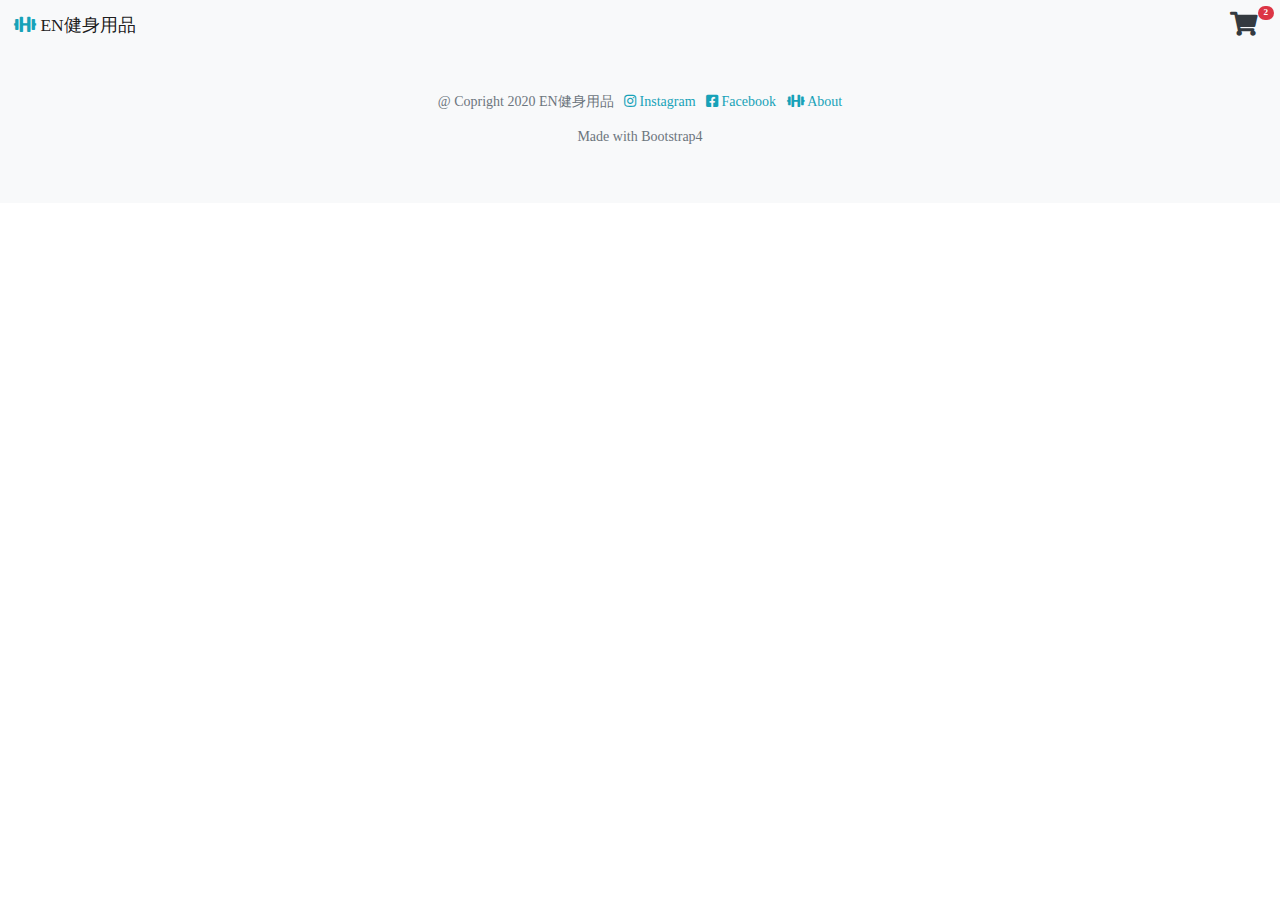
==== index.html @ 3cfc1a20 "0213更新" ====
<!DOCTYPE html>
<html lang="en">

<head>
    <meta charset="UTF-8">
    <meta name="viewport" content="width=device-width, initial-scale=1.0">
    <meta http-equiv="X-UA-Compatible" content="ie=edge">

    <!-- Bootstrap CSS -->
    <link rel="stylesheet" href="https://stackpath.bootstrapcdn.com/bootstrap/4.4.1/css/bootstrap.min.css"
        integrity="sha384-Vkoo8x4CGsO3+Hhxv8T/Q5PaXtkKtu6ug5TOeNV6gBiFeWPGFN9MuhOf23Q9Ifjh" crossorigin="anonymous">
    <link rel="stylesheet" href="https://cdnjs.cloudflare.com/ajax/libs/font-awesome/5.11.2/css/all.css">
    </link>
    <link rel="stylesheet" href="css/index.css">

    <title>EN健身用品</title>
</head>

<body>
    <!-- headers -->
    <nav class="navbar navbar-light bg-light">
        <a class="navbar-brand" href="ShoppingCart.html">
            <i class="fas fa-dumbbell text-info" aria-hidden="true"></i>
            EN健身用品
        </a>

        <!-- 購物車內的數量(Button 內包含 icon, 數量 badge) -->
        <div class="dropdown ml-auto">
            <button class="btn btn-sm btn-cart" data-toggle="dropdown" data-flip="false">
                <i class="fa fa-shopping-cart text-dark fa-2x" aria-hidden="true"></i>
                <span class="badge badge-pill badge-danger">2</span>
                <!-- aria-hidden="true" 可以讓螢幕閱讀器讀不到 -->
            </button>
            <div class="dropdown-menu dropdown-menu-right" style="min-width: 300px;">
                <div class="px-4 py-3">
                    <h6>已選擇商品</h6>
                    <table class="table table-sm text-nowrap">
                        <tbody>
                            <tr>
                                <td class="align-middle text-center">
                                    <a href="#removeModal" class="text-muted" data-toggle="modal"
                                        data-title="刪除 SHADOW T-SHIRT 1 件">
                                        <i class="far fa-trash-alt text-info" aria-hidden="true"></i>
                                    </a>
                                </td>
                                <td class="align-middle">SHADOW T-SHIRT</td>
                                <td class="align-middle">1 件</td>
                                <td class="align-middle text-right">NT$ 499</td>
                            </tr>
                            <tr>
                                <td class="align-middle text-center">
                                    <a href="#removeModal" class="text-muted" data-toggle="modal"
                                        data-title="刪除 Hoodie - Charcoal 1 件">
                                        <i class="far fa-trash-alt text-info" aria-hidden="true"></i>
                                    </a>
                                </td>
                                <td class="align-middle">Hoodie - Charcoal</td>
                                <td class="align-middle">1 件</td>
                                <td class="align-middle text-right">NT$ 450</td>
                            </tr>
                        </tbody>
                        <tfoot>
                            <tr>
                                <td scope="row" colspan="3" class="text-right">總金額</td>
                                <td scope="row" colspan="3" class="text-right">NT$ 949</tdscope="row">
                            </tr>
                        </tfoot>
                    </table>
                    <a href="#" class="btn btn-primary btn-block">結帳去</a>
                </div>
            </div>
        </div>
    </nav>



    
    <footer class="bg-light text-muted py-5">
        <div class="container">
            <ul class="list-inline text-center">
                <li class="list-inline-item">@ Copright 2020 EN健身用品</li>
                <li class="list-inline-item">
                    <a class="text-info" href="#">
                        <i class="fab fa-instagram" aria-hidden="true"></i>
                        Instagram
                    </a>
                </li>
                <li class="list-inline-item">
                    <a class="text-info" href="#">
                        <i class="fab fa-facebook-square" aria-hidden="true"></i>
                        Facebook
                    </a>
                </li>
                <li class="list-inline-item">
                    <a class="text-info" href="#">
                        <i class="fas fa-dumbbell text-info" aria-hidden="true"></i>
                        About
                    </a>
                </li>
            </ul>
            <p class="text-center">Made with Bootstrap4</p>
        </div>
    </footer>

    <!-- 刪除 Modal -->
    <div class="modal fade" id="removeModal" tabindex="-1" role="dialog" aria-labelledby="exampleModalLabel"
        aria-hidden="true">
        <div class="modal-dialog" role="document">
            <div class="modal-content">
                <div class="modal-header bg-danger text-white">
                    <h5 class="modal-title">刪除商品</h5>
                    <button type="button" class="close" data-dismiss="modal" aria-label="Close">
                        <span aria-hidden="true">&times;</span>
                    </button>
                </div>
                <div class="modal-body">
                    <p>是否確認刪除訂單?</p>
                </div>
                <div class="modal-footer">
                    <button type="button" class="btn btn-outline-secondary" data-dismiss="modal">否</button>
                    <button type="button" class="btn btn-outline-danger">是</button>
                </div>
            </div>
        </div>
    </div>

    <!-- JavaScript -->
    <!-- jQuery first, then Popper.js, then Bootstrap JS -->
    <script src="https://code.jquery.com/jquery-3.4.1.slim.min.js"
        integrity="sha384-J6qa4849blE2+poT4WnyKhv5vZF5SrPo0iEjwBvKU7imGFAV0wwj1yYfoRSJoZ+n"
        crossorigin="anonymous"></script>
    <script src="https://cdn.jsdelivr.net/npm/popper.js@1.16.0/dist/umd/popper.min.js"
        integrity="sha384-Q6E9RHvbIyZFJoft+2mJbHaEWldlvI9IOYy5n3zV9zzTtmI3UksdQRVvoxMfooAo"
        crossorigin="anonymous"></script>
    <script src="https://stackpath.bootstrapcdn.com/bootstrap/4.4.1/js/bootstrap.min.js"
        integrity="sha384-wfSDF2E50Y2D1uUdj0O3uMBJnjuUD4Ih7YwaYd1iqfktj0Uod8GCExl3Og8ifwB6"
        crossorigin="anonymous"></script>

    <script>
        $(document).ready(function () {
            // 刪除的 Modal 事件
            $('#removeModal').on('show.bs.modal', function (event) {
                var btn = $(event.relatedTarget);
                var title = btn.data('title')
                var modal = $(this);
                modal.find('.modal-title').text('確認' + title);
            })
        });
    </script>
</body>

</html>
---- css/index.css ----
html,body {
    font-size: 14px;
    font-family: Microsoft JhengHei;
}

/* .main{
    min-height: calc(100vh - (49px + 49px + 42px + 14px));
    //最小高度不會低於: 100vh的裝置高-(Navbar高+Footer高)
} */

.btn-cart {
    background-color: transparent;
}

.btn-cart .badge{
    position: absolute;
    /* 4.1.3版本後不需要另外加入 relative 定位 */
}

.jumbotron-bg{
    background-image: url('../images/banner.jpg');
    background-size: cover;
    background-position: center center;
    min-height: 400px;
}

.bg-lighter{
    background-color: rgba(255,255,255,.55);
}

.box-shadow{
    box-shadow: 0 3px 5px rgba(0,0,0,.16);
    transition: box-shadow .3s;
}

.box-shadow:hover{
    box-shadow: 0 4px 10px rgba(0,0,0,.24);
}

.card-badge .badge{
    position: absolute;
    font-size: 20px;
}

.btn .disabled{
    pointer-events: none;
}

.alert-rounded{
    border-radius: 50px;
}

.sidebar .active{
    background-color: #17a2b8;
    border-color: #17a2b8;
}

.card > table th:first-child {
  padding-left: 1.25rem;
}
.card > table td:last-child {
  padding-left: 1.25rem;
}


@import "compass/css3";

/****** Style Star Rating Widget *****/

.rating {
	background: #fff;
}

input[type="radio"] {
	position: fixed;
	top: 0;
	right: 100%;
}

label {
	font-size: 1.5em;
	padding: 0.5em;
	margin: 0;
	float: left;
	cursor: pointer;
     transition-duration: 0.2s;
}

input[type="radio"]:checked ~ input + label {
	background: none;
	color: rgb(197, 197, 197);
}

input + label {
	background: #fff;
	color: orange;
	margin: 0 0 1em 0;
}
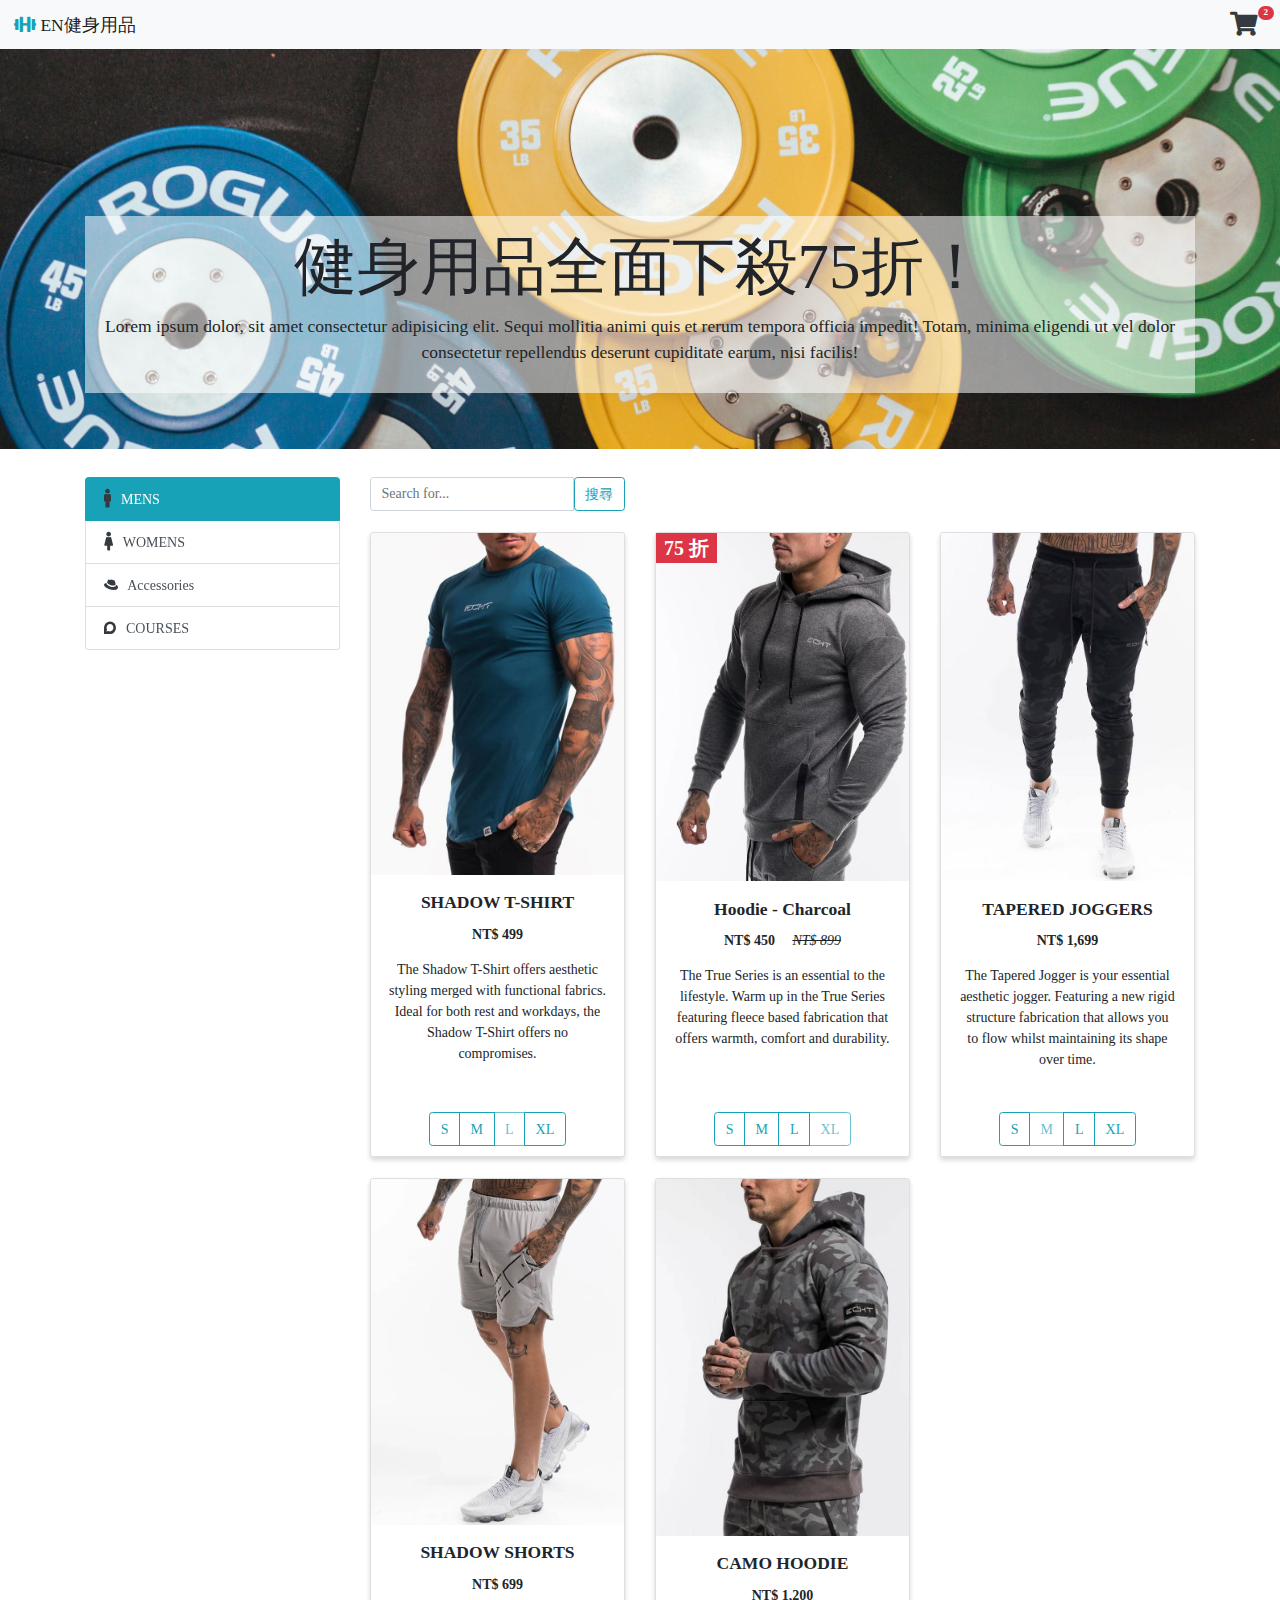
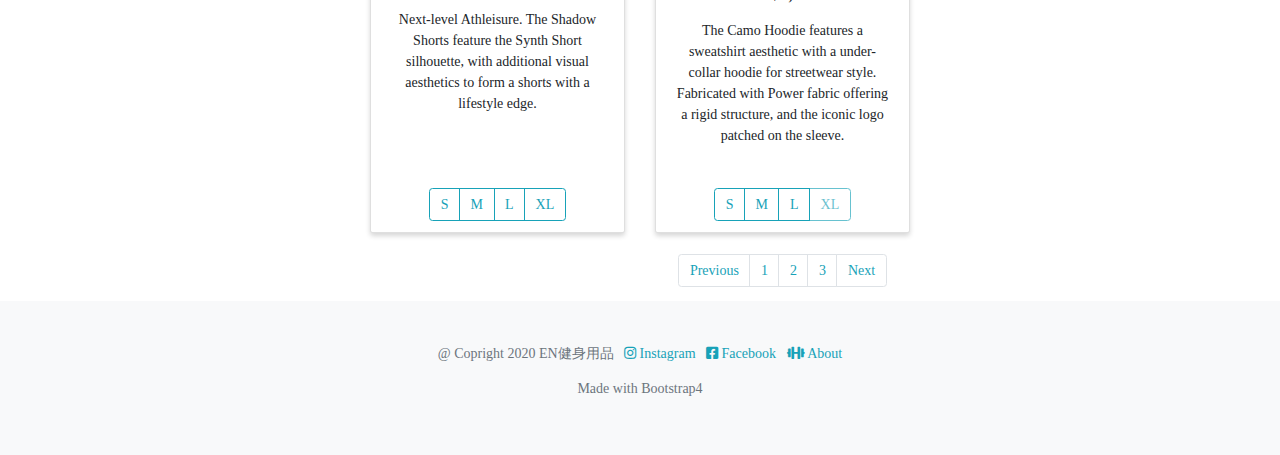
==== commit b6e4a3a3: "0214更新" ====
--- a/index.html
+++ b/index.html
@@ -62,7 +62,7 @@
                         <tfoot>
                             <tr>
                                 <td scope="row" colspan="3" class="text-right">總金額</td>
-                                <td scope="row" colspan="3" class="text-right">NT$ 949</tdscope="row">
+                                <td scope="row" colspan="3" class="text-right">NT$ 949</td>
                             </tr>
                         </tfoot>
                     </table>
@@ -72,9 +72,476 @@
         </div>
     </nav>
 
-
-
-    
+    <div class="jumbotron jumbotron-fluid jumbotron-bg d-flex align-items-end">
+        <div class="container">
+            <div class="bg-lighter p-3">
+                <h1 class="display-3 text-center">健身用品全面下殺75折！</h1>
+                <p class="lead text-center">Lorem ipsum dolor, sit amet consectetur adipisicing elit. Sequi mollitia
+                    animi quis et rerum tempora officia impedit! Totam, minima eligendi ut vel dolor consectetur
+                    repellendus deserunt cupiditate earum, nisi facilis!
+                </p>
+            </div>
+        </div>
+    </div>
+
+    <div class="container">
+        <div class="row">
+            <div class="col-md-3 mb-4">
+                <div class="list-group sticky-top sidebar">
+                    <a href="#pane-1" class="list-group-item list-group-item-action active" data-toggle="list">
+                        <i class="fas fa-male fa-lg text-dark mr-2" aria-hidden="true"></i>
+                        MENS
+                    </a>
+                    <a href="#pane-2" class="list-group-item list-group-item-action" data-toggle="list">
+                        <i class="fas fa-female fa-lg text-dark mr-2" aria-hidden="true"></i>
+                        WOMENS
+                    </a>
+                    <a href="#pane-3" class="list-group-item list-group-item-action" data-toggle="list">
+                        <i class="fab fa-redhat text-dark mr-2" aria-hidden="true"></i>
+                        Accessories
+                    </a>
+                    <a href="#pane-4" class="list-group-item list-group-item-action" data-toggle="list">
+                        <i class="fab fa-discourse text-dark mr-2" aria-hidden="true"></i>
+                        COURSES
+                    </a>
+                </div>
+            </div>
+            <div class="col-md-9">
+                <div class="row">
+                    <div class="col-lg-4">
+                        <div class="input-group mb-4">
+                            <input type="text" class="form-control" placeholder="Search for..." data-toggle="tooltip"
+                                data-placement="top" data-html="true">
+                            <div class="input-group-btn">
+                                <button class="btn btn-outline-info" type="button">搜尋</button>
+                            </div>
+                        </div>
+                    </div>
+                </div>
+
+                <div class="tab-content">
+                    <div class="tab-pane active" id="pane-1">
+                        <div class="row">
+                            <div class="col-md-4 mb-4">
+                                <div class="card box-shadow text-center h-100">
+                                    <img src="images/card01.jpg" class="card-img-top" alt="...">
+                                    <div class="card-body">
+                                        <h5 class="card-title font-weight-bold">SHADOW T-SHIRT</h5>
+                                        <p class="card-text font-weight-bold">NT$ 499</p>
+                                        <p>The Shadow T-Shirt offers aesthetic styling merged with functional fabrics.
+                                            Ideal for
+                                            both rest and workdays, the Shadow
+                                            T-Shirt offers no compromises.</p>
+                                    </div>
+                                    <div class="card-footer border-top-0 bg-white">
+                                        <div class="btn-group">
+                                            <a href="#" class="btn btn-outline-info">S</a>
+                                            <a href="#" class="btn btn-outline-info">M</a>
+                                            <a href="#" class="btn btn-outline-info disabled">L</a>
+                                            <a href="#" class="btn btn-outline-info">XL</a>
+                                        </div>
+                                    </div>
+                                </div>
+                            </div>
+                            <div class="col-md-4 mb-4">
+                                <div class="card box-shadow card-badge text-center h-100">
+                                    <span class="badge badge-danger rounded-0">75 折</span>
+                                    <img src="images/card02.jpg" class="card-img-top" alt="...">
+                                    <div class="card-body">
+                                        <h5 class="card-title font-weight-bold">Hoodie - Charcoal</h5>
+                                        <p class="card-text font-weight-bold">NT$ 450
+                                            <del class="font-weight-light font-italic ml-3">NT$ 899</del>
+                                        </p>
+                                        <p>The True Series is an essential to the lifestyle. Warm up in the True Series
+                                            featuring fleece based fabrication that
+                                            offers warmth, comfort and durability.</p>
+                                    </div>
+                                    <div class="card-footer border-top-0 bg-white">
+                                        <div class="btn-group">
+                                            <a href="#" class="btn btn-outline-info">S</a>
+                                            <a href="#" class="btn btn-outline-info">M</a>
+                                            <a href="#" class="btn btn-outline-info">L</a>
+                                            <a href="#" class="btn btn-outline-info disabled">XL</a>
+                                        </div>
+                                    </div>
+                                </div>
+                            </div>
+                            <div class="col-md-4 mb-4">
+                                <div class="card box-shadow text-center h-100">
+                                    <img src="images/card03.jpg" class="card-img-top" alt="...">
+                                    <div class="card-body">
+                                        <h5 class="card-title font-weight-bold">TAPERED JOGGERS</h5>
+                                        <p class="card-text font-weight-bold">NT$ 1,699</p>
+                                        <p>
+                                            The Tapered Jogger is your essential aesthetic jogger. Featuring a new rigid
+                                            structure fabrication that allows you
+                                            to flow whilst maintaining its shape over time.
+                                        </p>
+                                    </div>
+                                    <div class="card-footer border-top-0 bg-white">
+                                        <div class="btn-group">
+                                            <a href="#" class="btn btn-outline-info">S</a>
+                                            <a href="#" class="btn btn-outline-info disabled">M</a>
+                                            <a href="#" class="btn btn-outline-info">L</a>
+                                            <a href="#" class="btn btn-outline-info">XL</a>
+                                        </div>
+                                    </div>
+                                </div>
+                            </div>
+                            <div class="col-md-4 mb-4">
+                                <div class="card box-shadow text-center h-100">
+                                    <img src="images/card04.jpg" class="card-img-top" alt="...">
+                                    <div class="card-body">
+                                        <h5 class="card-title font-weight-bold">SHADOW SHORTS</h5>
+                                        <p class="card-text font-weight-bold">NT$ 699</p>
+                                        <p>
+                                            Next-level Athleisure. The Shadow Shorts feature the Synth Short silhouette,
+                                            with additional visual aesthetics to form a
+                                            shorts with a lifestyle edge.
+                                        </p>
+                                    </div>
+                                    <div class="card-footer border-top-0 bg-white">
+                                        <div class="btn-group">
+                                            <a href="#" class="btn btn-outline-info">S</a>
+                                            <a href="#" class="btn btn-outline-info">M</a>
+                                            <a href="#" class="btn btn-outline-info">L</a>
+                                            <a href="#" class="btn btn-outline-info">XL</a>
+                                        </div>
+                                    </div>
+                                </div>
+                            </div>
+                            <div class="col-md-4 mb-4">
+                                <div class="card box-shadow text-center h-100">
+                                    <img src="images/card05.jpg" class="card-img-top" alt="...">
+                                    <div class="card-body">
+                                        <h5 class="card-title font-weight-bold">CAMO HOODIE</h5>
+                                        <p class="card-text font-weight-bold">NT$ 1,200</p>
+                                        <p>
+                                            The Camo Hoodie features a sweatshirt aesthetic with a under-collar hoodie
+                                            for streetwear style. Fabricated with Power
+                                            fabric offering a rigid structure, and the iconic logo patched on the
+                                            sleeve.
+                                        </p>
+                                    </div>
+                                    <div class="card-footer border-top-0 bg-white">
+                                        <div class="btn-group">
+                                            <a href="#" class="btn btn-outline-info">S</a>
+                                            <a href="#" class="btn btn-outline-info">M</a>
+                                            <a href="#" class="btn btn-outline-info">L</a>
+                                            <a href="#" class="btn btn-outline-info disabled">XL</a>
+                                        </div>
+                                    </div>
+                                </div>
+                            </div>
+                        </div>
+                        <nav aria-label="Page navigation example">
+                            <ul class="pagination justify-content-center">
+                                <li class="page-item"><a class="page-link text-info" href="#">Previous</a></li>
+                                <li class="page-item"><a class="page-link text-info" href="#">1</a></li>
+                                <li class="page-item"><a class="page-link text-info" href="#">2</a></li>
+                                <li class="page-item"><a class="page-link text-info" href="#">3</a></li>
+                                <li class="page-item"><a class="page-link text-info" href="#">Next</a></li>
+                            </ul>
+                        </nav>
+                    </div>
+                    <div class="tab-pane" id="pane-2">
+                        <div class="row">
+                            <div class="col-md-4 mb-4">
+                                <div class="card box-shadow text-center h-100">
+                                    <img src="images/card06.jpg" class="card-img-top" alt="...">
+                                    <div class="card-body">
+                                        <h5 class="card-title font-weight-bold">STENCIL CROPPED TEE</h5>
+                                        <p class="card-text font-weight-bold">NT$ 399</p>
+                                        <p>
+                                            A subtle statement. The Stencil Cropped Tee is an exclusive printed tee
+                                            ideal to add
+                                            to your closet for added style.
+                                        </p>
+                                    </div>
+                                    <div class="card-footer border-top-0 bg-white">
+                                        <div class="btn-group">
+                                            <a href="#" class="btn btn-outline-info">S</a>
+                                            <a href="#" class="btn btn-outline-info">M</a>
+                                            <a href="#" class="btn btn-outline-info">L</a>
+                                        </div>
+                                    </div>
+                                </div>
+                            </div>
+                            <div class="col-md-4 mb-4">
+                                <div class="card box-shadow text-center h-100">
+                                    <img src="images/card07.jpg" class="card-img-top" alt="...">
+                                    <div class="card-body">
+                                        <h5 class="card-title font-weight-bold">ENFORCE HOODIE</h5>
+                                        <p class="card-text font-weight-bold">NT$ 799</p>
+                                        <p>Enforce the Trend. The Enforce Series introduces premium fabrics to signature
+                                            silhouettes to help you perform better.</p>
+                                    </div>
+                                    <div class="card-footer border-top-0 bg-white">
+                                        <div class="btn-group">
+                                            <a href="#" class="btn btn-outline-info">S</a>
+                                            <a href="#" class="btn btn-outline-info">M</a>
+                                            <a href="#" class="btn btn-outline-info">L</a>
+                                        </div>
+                                    </div>
+                                </div>
+                            </div>
+                            <div class="col-md-4 mb-4">
+                                <div class="card box-shadow text-center h-100">
+                                    <img src="images/card08.jpg" class="card-img-top" alt="...">
+                                    <div class="card-body">
+                                        <h5 class="card-title font-weight-bold">RANGE POCKET LEGGINGS</h5>
+                                        <p class="card-text font-weight-bold">NT$ 999</p>
+                                        <p>The Range Pocket Leggings take second skin leggings to a new dimension.
+                                            Featuring an
+                                            upgraded fabrication built for durability, comfort and reduce all
+                                            interference from
+                                            your workout.</p>
+                                    </div>
+                                    <div class="card-footer border-top-0 bg-white">
+                                        <div class="btn-group">
+                                            <a href="#" class="btn btn-outline-info">S</a>
+                                            <a href="#" class="btn btn-outline-info">M</a>
+                                            <a href="#" class="btn btn-outline-info">L</a>
+                                        </div>
+                                    </div>
+                                </div>
+                            </div>
+                            <div class="col-md-4 mb-4">
+                                <div class="card box-shadow text-center h-100">
+                                    <img src="images/card08.jpg" class="card-img-top" alt="...">
+                                    <div class="card-body">
+                                        <h5 class="card-title font-weight-bold">RANGE POCKET LEGGINGS</h5>
+                                        <p class="card-text font-weight-bold">NT$ 999</p>
+                                        <p>The Range Pocket Leggings take second skin leggings to a new dimension.
+                                            Featuring an
+                                            upgraded fabrication built for durability, comfort and reduce all
+                                            interference from
+                                            your workout.</p>
+                                    </div>
+                                    <div class="card-footer border-top-0 bg-white">
+                                        <div class="btn-group">
+                                            <a href="#" class="btn btn-outline-info">S</a>
+                                            <a href="#" class="btn btn-outline-info">M</a>
+                                            <a href="#" class="btn btn-outline-info">L</a>
+                                        </div>
+                                    </div>
+                                </div>
+                            </div>
+                            <div class="col-md-4 mb-4">
+                                <div class="card box-shadow text-center h-100">
+                                    <img src="images/card06.jpg" class="card-img-top" alt="...">
+                                    <div class="card-body">
+                                        <h5 class="card-title font-weight-bold">STENCIL CROPPED TEE</h5>
+                                        <p class="card-text font-weight-bold">NT$ 399</p>
+                                        <p>
+                                            A subtle statement. The Stencil Cropped Tee is an exclusive printed tee
+                                            ideal to add
+                                            to your closet for added style.
+                                        </p>
+                                    </div>
+                                    <div class="card-footer border-top-0 bg-white">
+                                        <div class="btn-group">
+                                            <a href="#" class="btn btn-outline-info">S</a>
+                                            <a href="#" class="btn btn-outline-info">M</a>
+                                            <a href="#" class="btn btn-outline-info">L</a>
+                                        </div>
+                                    </div>
+                                </div>
+                            </div>
+                            <div class="col-md-4 mb-4">
+                                <div class="card box-shadow text-center h-100">
+                                    <img src="images/card07.jpg" class="card-img-top" alt="...">
+                                    <div class="card-body">
+                                        <h5 class="card-title font-weight-bold">ENFORCE HOODIE</h5>
+                                        <p class="card-text font-weight-bold">NT$ 799</p>
+                                        <p>Enforce the Trend. The Enforce Series introduces premium fabrics to signature
+                                            silhouettes to help you perform better.</p>
+                                    </div>
+                                    <div class="card-footer border-top-0 bg-white">
+                                        <div class="btn-group">
+                                            <a href="#" class="btn btn-outline-info">S</a>
+                                            <a href="#" class="btn btn-outline-info">M</a>
+                                            <a href="#" class="btn btn-outline-info">L</a>
+                                        </div>
+                                    </div>
+                                </div>
+                            </div>
+                        </div>
+                        <nav aria-label="Page navigation example">
+                            <ul class="pagination justify-content-center">
+                                <li class="page-item"><a class="page-link text-info" href="#">Previous</a></li>
+                                <li class="page-item"><a class="page-link text-info" href="#">1</a></li>
+                                <li class="page-item"><a class="page-link text-info" href="#">2</a></li>
+                                <li class="page-item"><a class="page-link text-info" href="#">3</a></li>
+                                <li class="page-item"><a class="page-link text-info" href="#">Next</a></li>
+                            </ul>
+                        </nav>
+                    </div>
+                    <div class="tab-pane" id="pane-3">
+                        <div class="row">
+                            <div class="col-md-4 mb-4">
+                                <div class="card box-shadow text-center h-100">
+                                    <img src="images/card09.jpg" class="card-img-top" alt="...">
+                                    <div class="card-body">
+                                        <h5 class="card-title font-weight-bold">Hat</h5>
+                                        <p class="card-text font-weight-bold">NT$ 299</p>
+                                        <p>
+                                            Lorem ipsum dolor sit amet consectetur adipisicing elit. Dicta quidem, esse
+                                            ut dignissimos explicabo officiis deserunt optio impedit nostrum molestias
+                                            ullam amet ad corporis provident. Accusantium nostrum libero sunt ratione.
+                                        </p>
+                                    </div>
+                                    <div class="card-footer border-top-0 bg-white">
+                                        <div class="btn-group">
+                                            <a href="#" class="btn btn-outline-secondary disabled">已售完</a>
+                                        </div>
+                                    </div>
+                                </div>
+                            </div>
+                            <div class="col-md-4 mb-4">
+                                <div class="card box-shadow text-center h-100">
+                                    <img src="images/card10.jpg" class="card-img-top" alt="...">
+                                    <div class="card-body">
+                                        <h5 class="card-title font-weight-bold">Sunglasses</h5>
+                                        <p class="card-text font-weight-bold">NT$ 799</p>
+                                        <p>
+                                            Lorem ipsum dolor sit amet consectetur adipisicing elit. Dicta quidem, esse
+                                            ut dignissimos explicabo officiis deserunt optio impedit nostrum molestias
+                                            ullam amet ad corporis provident. Accusantium nostrum libero sunt ratione.
+                                        </p>
+                                    </div>
+                                    <div class="card-footer border-top-0 bg-white">
+                                        <div class="btn-group">
+                                            <a href="#" class="btn btn-outline-info">F</a>
+                                        </div>
+                                    </div>
+                                </div>
+                            </div>
+                        </div>
+                    </div>
+                    <div class="tab-pane" id="pane-4">
+                        <div class="form-row mb-4 mt-2">
+                            <div class="col-lg-4 py-3">
+                                <div class="card h-100">
+                                    <img class="card-img-top" src="images/yoga.jpg" alt="Card image cap">
+                                    <div class="card-body">
+                                        <h4 class="card-title text-center font-weight-bold">瑜珈</h4>
+                                        <h6 class="card-subtitle mb-2 text-muted text-center">Yoga</h6>
+                                        <p class="card-text">
+                                            藉由瑜珈的體位法來伸展身體深層的肌肉、鍛鍊肌群、按摩身體上的淋巴腺體，經由循序漸進的練習，可以矯正姿勢、舒緩壓力，減緩你腰痠背痛、月經不順、失眠頭暈等身體不適的症狀。
+                                        </p>
+                                    </div>
+                                    <table class="table mb-0">
+                                        <tbody>
+                                            <tr>
+                                                <th scope="row">課程時間</th>
+                                                <td>2020/02/10 ~ 2020/3/10</td>
+                                            </tr>
+                                            <tr>
+                                                <th scope="row" class="text-nowrap">報名截止日</th>
+                                                <td>至 2020/02/02</td>
+                                            </tr>
+                                            <tr>
+                                                <th scope="row">課程模式</th>
+                                                <td>團體課程，每周 3 堂</td>
+                                            </tr>
+                                            <tr>
+                                                <th scope="row">價錢</th>
+                                                <td>999/堂</td>
+                                            </tr>
+                                        </tbody>
+                                    </table>
+                                    <div class="card-footer bg-transparent text-center">
+                                        <a href="#" class="btn btn-info">查看課程</a>
+                                    </div>
+                                </div>
+                            </div>
+                            <div class="col-lg-4">
+                                <div class="card border-info h-100">
+                                    <img class="card-img-top" src="images/weight_training.jpg" alt="Card image cap">
+                                    <div class="card-body">
+                                        <h4 class="card-title text-center font-weight-bold">負重訓練</h4>
+                                        <h6 class="card-subtitle mb-2 text-muted text-center">Weight Training</h6>
+                                        <p class="card-text">
+                                            重量訓練就是透過對肌肉釋放壓力搭配如槓鈴和啞鈴使用，或使用重量訓練機器刺激肌肉使其變得更強壯，不正確的重量訓練可能會導致扭傷，拉傷或其他嚴重的傷害，因此找到專業的重量訓練教練是非常重要的。
+                                        </p>
+                                    </div>
+                                    <table class="table mb-0">
+                                        <tbody>
+                                            <tr>
+                                                <th scope="row">課程時間</th>
+                                                <td>2020/02/10 ~ 2020/6/10</td>
+                                            </tr>
+                                            <tr>
+                                                <th scope="row" class="text-nowrap">報名截止日</th>
+                                                <td>至 2020/02/07</td>
+                                            </tr>
+                                            <tr>
+                                                <th scope="row">課程模式</th>
+                                                <td>一對一，每周 3 堂</td>
+                                            </tr>
+                                            <tr>
+                                                <th scope="row">價錢</th>
+                                                <td>899/堂</td>
+                                            </tr>
+                                        </tbody>
+                                    </table>
+                                    <div class="card-footer bg-transparent text-center">
+                                        <a href="#" class="btn btn-info">查看課程</a>
+                                    </div>
+                                </div>
+                            </div>
+                            <div class="col-lg-4 py-3">
+                                <div class="card h-100">
+                                    <img class="card-img-top" src="images/boxing.jpg" alt="Card image cap">
+                                    <div class="card-body">
+                                        <h4 class="card-title text-center font-weight-bold">拳擊</h4>
+                                        <h6 class="card-subtitle mb-2 text-muted text-center">Boxing</h6>
+                                        <p class="card-text">最具歷史的格鬥術，也是目前最高額獎金的運動賽事，因只能做手部攻防，因此動作相當細膩科學，可說是易學難精的運動項目。
+                                        </p>
+                                    </div>
+                                    <table class="table mb-0">
+                                        <tbody>
+                                            <tr>
+                                                <th scope="row">課程時間</th>
+                                                <td>2020/02/15 ~ 2020/5/30</td>
+                                            </tr>
+                                            <tr>
+                                                <th scope="row" class="text-nowrap">報名截止日</th>
+                                                <td>至 2020/02/05</td>
+                                            </tr>
+                                            <tr>
+                                                <th scope="row">課程模式</th>
+                                                <td>一對一，每周 2 堂</td>
+                                            </tr>
+                                            <tr>
+                                                <th scope="row">價錢</th>
+                                                <td>1,200/堂</td>
+                                            </tr>
+                                        </tbody>
+                                    </table>
+                                    <div class="card-footer bg-transparent text-center">
+                                        <a href="#" class="btn btn-info">查看課程</a>
+                                    </div>
+                                </div>
+                            </div>
+                        </div>
+                        <nav aria-label="Page navigation example">
+                            <ul class="pagination justify-content-center">
+                                <li class="page-item"><a class="page-link text-info" href="#">Previous</a></li>
+                                <li class="page-item"><a class="page-link text-info" href="#">1</a></li>
+                                <li class="page-item"><a class="page-link text-info" href="#">2</a></li>
+                                <li class="page-item"><a class="page-link text-info" href="#">3</a></li>
+                                <li class="page-item"><a class="page-link text-info" href="#">Next</a></li>
+                            </ul>
+                        </nav>
+                    </div>
+                </div>
+            </div>
+        </div>
+    </div>
+
+
     <footer class="bg-light text-muted py-5">
         <div class="container">
             <ul class="list-inline text-center">
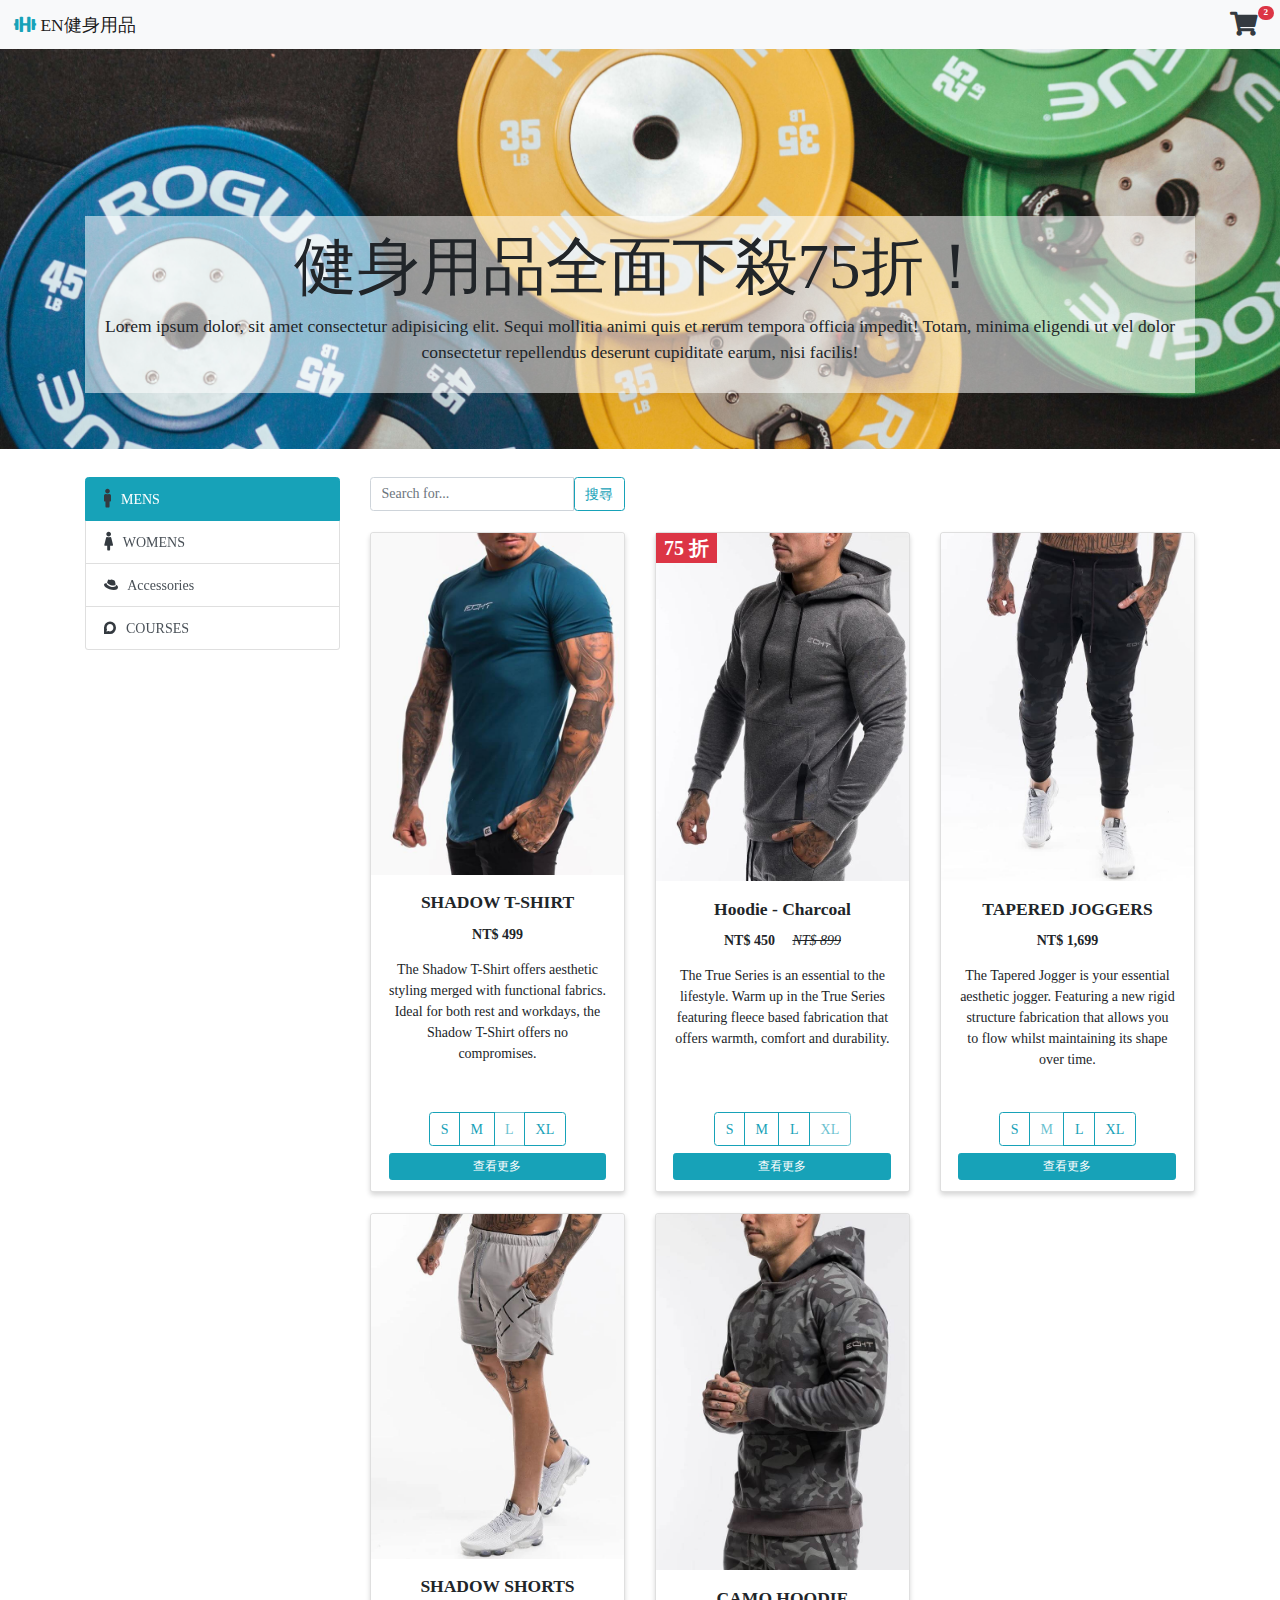
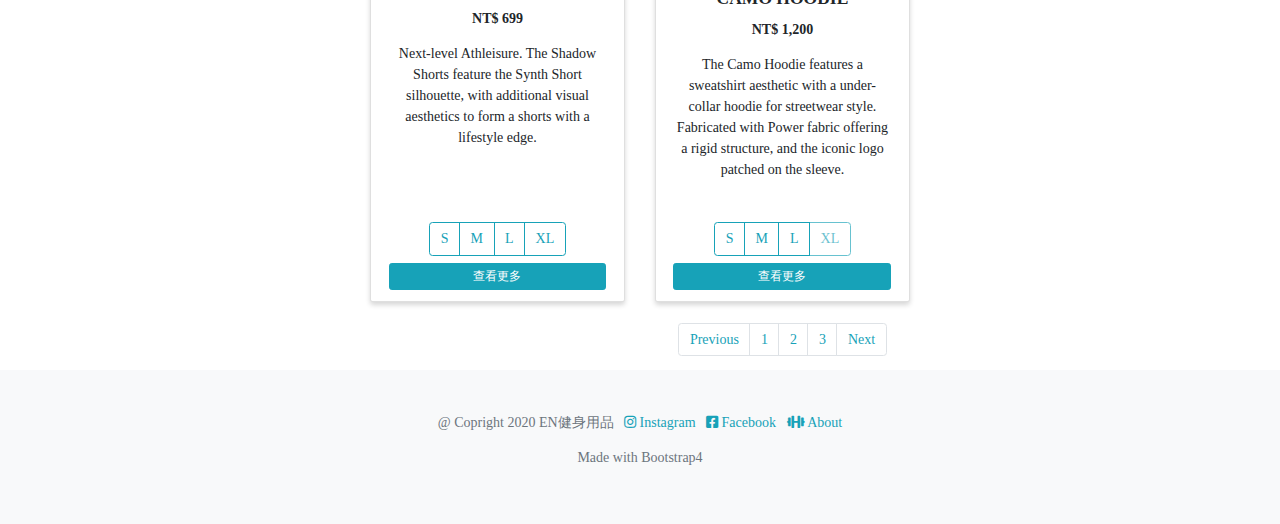
==== commit 08d19a38: "0214更新" ====
--- a/index.html
+++ b/index.html
@@ -19,7 +19,7 @@
 <body>
     <!-- headers -->
     <nav class="navbar navbar-light bg-light">
-        <a class="navbar-brand" href="ShoppingCart.html">
+        <a class="navbar-brand" href="index.html">
             <i class="fas fa-dumbbell text-info" aria-hidden="true"></i>
             EN健身用品
         </a>
@@ -66,7 +66,7 @@
                             </tr>
                         </tfoot>
                     </table>
-                    <a href="#" class="btn btn-primary btn-block">結帳去</a>
+                    <a href="checkout.html" class="btn btn-primary btn-block">結帳去</a>
                 </div>
             </div>
         </div>
@@ -122,7 +122,7 @@
                 <div class="tab-content">
                     <div class="tab-pane active" id="pane-1">
                         <div class="row">
-                            <div class="col-md-4 mb-4">
+                            <div class="col-lg-4 mb-4">
                                 <div class="card box-shadow text-center h-100">
                                     <img src="images/card01.jpg" class="card-img-top" alt="...">
                                     <div class="card-body">
@@ -135,15 +135,16 @@
                                     </div>
                                     <div class="card-footer border-top-0 bg-white">
                                         <div class="btn-group">
-                                            <a href="#" class="btn btn-outline-info">S</a>
-                                            <a href="#" class="btn btn-outline-info">M</a>
-                                            <a href="#" class="btn btn-outline-info disabled">L</a>
-                                            <a href="#" class="btn btn-outline-info">XL</a>
-                                        </div>
-                                    </div>
-                                </div>
-                            </div>
-                            <div class="col-md-4 mb-4">
+                                            <a href="prouduct.html" class="btn btn-outline-info">S</a>
+                                            <a href="prouduct.html" class="btn btn-outline-info">M</a>
+                                            <a href="prouduct.html" class="btn btn-outline-info disabled">L</a>
+                                            <a href="prouduct.html" class="btn btn-outline-info">XL</a>
+                                        </div>
+                                        <a href="prouduct.html" class="btn btn-sm btn-info d-block mt-2">查看更多</a>
+                                    </div>
+                                </div>
+                            </div>
+                            <div class="col-lg-4 mb-4">
                                 <div class="card box-shadow card-badge text-center h-100">
                                     <span class="badge badge-danger rounded-0">75 折</span>
                                     <img src="images/card02.jpg" class="card-img-top" alt="...">
@@ -163,10 +164,11 @@
                                             <a href="#" class="btn btn-outline-info">L</a>
                                             <a href="#" class="btn btn-outline-info disabled">XL</a>
                                         </div>
-                                    </div>
-                                </div>
-                            </div>
-                            <div class="col-md-4 mb-4">
+                                        <a href="prouduct.html" class="btn btn-sm btn-info d-block mt-2">查看更多</a>
+                                    </div>
+                                </div>
+                            </div>
+                            <div class="col-lg-4 mb-4">
                                 <div class="card box-shadow text-center h-100">
                                     <img src="images/card03.jpg" class="card-img-top" alt="...">
                                     <div class="card-body">
@@ -185,10 +187,11 @@
                                             <a href="#" class="btn btn-outline-info">L</a>
                                             <a href="#" class="btn btn-outline-info">XL</a>
                                         </div>
-                                    </div>
-                                </div>
-                            </div>
-                            <div class="col-md-4 mb-4">
+                                        <a href="prouduct.html" class="btn btn-sm btn-info d-block mt-2">查看更多</a>
+                                    </div>
+                                </div>
+                            </div>
+                            <div class="col-lg-4 mb-4">
                                 <div class="card box-shadow text-center h-100">
                                     <img src="images/card04.jpg" class="card-img-top" alt="...">
                                     <div class="card-body">
@@ -207,10 +210,11 @@
                                             <a href="#" class="btn btn-outline-info">L</a>
                                             <a href="#" class="btn btn-outline-info">XL</a>
                                         </div>
-                                    </div>
-                                </div>
-                            </div>
-                            <div class="col-md-4 mb-4">
+                                        <a href="prouduct.html" class="btn btn-sm btn-info d-block mt-2">查看更多</a>
+                                    </div>
+                                </div>
+                            </div>
+                            <div class="col-lg-4 mb-4">
                                 <div class="card box-shadow text-center h-100">
                                     <img src="images/card05.jpg" class="card-img-top" alt="...">
                                     <div class="card-body">
@@ -230,6 +234,7 @@
                                             <a href="#" class="btn btn-outline-info">L</a>
                                             <a href="#" class="btn btn-outline-info disabled">XL</a>
                                         </div>
+                                        <a href="prouduct.html" class="btn btn-sm btn-info d-block mt-2">查看更多</a>
                                     </div>
                                 </div>
                             </div>
@@ -246,7 +251,7 @@
                     </div>
                     <div class="tab-pane" id="pane-2">
                         <div class="row">
-                            <div class="col-md-4 mb-4">
+                            <div class="col-lg-4 mb-4">
                                 <div class="card box-shadow text-center h-100">
                                     <img src="images/card06.jpg" class="card-img-top" alt="...">
                                     <div class="card-body">
@@ -264,10 +269,11 @@
                                             <a href="#" class="btn btn-outline-info">M</a>
                                             <a href="#" class="btn btn-outline-info">L</a>
                                         </div>
-                                    </div>
-                                </div>
-                            </div>
-                            <div class="col-md-4 mb-4">
+                                        <a href="prouduct.html" class="btn btn-sm btn-info d-block mt-2 disabled">查看更多</a>
+                                    </div>
+                                </div>
+                            </div>
+                            <div class="col-lg-4 mb-4">
                                 <div class="card box-shadow text-center h-100">
                                     <img src="images/card07.jpg" class="card-img-top" alt="...">
                                     <div class="card-body">
@@ -282,10 +288,11 @@
                                             <a href="#" class="btn btn-outline-info">M</a>
                                             <a href="#" class="btn btn-outline-info">L</a>
                                         </div>
-                                    </div>
-                                </div>
-                            </div>
-                            <div class="col-md-4 mb-4">
+                                        <a href="prouduct.html" class="btn btn-sm btn-info d-block mt-2 disabled">查看更多</a>
+                                    </div>
+                                </div>
+                            </div>
+                            <div class="col-lg-4 mb-4">
                                 <div class="card box-shadow text-center h-100">
                                     <img src="images/card08.jpg" class="card-img-top" alt="...">
                                     <div class="card-body">
@@ -303,10 +310,11 @@
                                             <a href="#" class="btn btn-outline-info">M</a>
                                             <a href="#" class="btn btn-outline-info">L</a>
                                         </div>
-                                    </div>
-                                </div>
-                            </div>
-                            <div class="col-md-4 mb-4">
+                                        <a href="prouduct.html" class="btn btn-sm btn-info d-block mt-2 disabled">查看更多</a>
+                                    </div>
+                                </div>
+                            </div>
+                            <div class="col-lg-4 mb-4">
                                 <div class="card box-shadow text-center h-100">
                                     <img src="images/card08.jpg" class="card-img-top" alt="...">
                                     <div class="card-body">
@@ -324,10 +332,11 @@
                                             <a href="#" class="btn btn-outline-info">M</a>
                                             <a href="#" class="btn btn-outline-info">L</a>
                                         </div>
-                                    </div>
-                                </div>
-                            </div>
-                            <div class="col-md-4 mb-4">
+                                        <a href="prouduct.html" class="btn btn-sm btn-info d-block mt-2 disabled">查看更多</a>
+                                    </div>
+                                </div>
+                            </div>
+                            <div class="col-lg-4 mb-4">
                                 <div class="card box-shadow text-center h-100">
                                     <img src="images/card06.jpg" class="card-img-top" alt="...">
                                     <div class="card-body">
@@ -345,10 +354,11 @@
                                             <a href="#" class="btn btn-outline-info">M</a>
                                             <a href="#" class="btn btn-outline-info">L</a>
                                         </div>
-                                    </div>
-                                </div>
-                            </div>
-                            <div class="col-md-4 mb-4">
+                                        <a href="prouduct.html" class="btn btn-sm btn-info d-block mt-2 disabled">查看更多</a>
+                                    </div>
+                                </div>
+                            </div>
+                            <div class="col-lg-4 mb-4">
                                 <div class="card box-shadow text-center h-100">
                                     <img src="images/card07.jpg" class="card-img-top" alt="...">
                                     <div class="card-body">
@@ -363,6 +373,7 @@
                                             <a href="#" class="btn btn-outline-info">M</a>
                                             <a href="#" class="btn btn-outline-info">L</a>
                                         </div>
+                                        <a href="prouduct.html" class="btn btn-sm btn-info d-block mt-2 disabled">查看更多</a>
                                     </div>
                                 </div>
                             </div>
@@ -379,7 +390,7 @@
                     </div>
                     <div class="tab-pane" id="pane-3">
                         <div class="row">
-                            <div class="col-md-4 mb-4">
+                            <div class="col-lg-4 mb-4">
                                 <div class="card box-shadow text-center h-100">
                                     <img src="images/card09.jpg" class="card-img-top" alt="...">
                                     <div class="card-body">
@@ -395,10 +406,11 @@
                                         <div class="btn-group">
                                             <a href="#" class="btn btn-outline-secondary disabled">已售完</a>
                                         </div>
-                                    </div>
-                                </div>
-                            </div>
-                            <div class="col-md-4 mb-4">
+                                        <a href="prouduct.html" class="btn btn-sm btn-info d-block mt-2 disabled">查看更多</a>
+                                    </div>
+                                </div>
+                            </div>
+                            <div class="col-lg-4 mb-4">
                                 <div class="card box-shadow text-center h-100">
                                     <img src="images/card10.jpg" class="card-img-top" alt="...">
                                     <div class="card-body">
@@ -414,6 +426,7 @@
                                         <div class="btn-group">
                                             <a href="#" class="btn btn-outline-info">F</a>
                                         </div>
+                                        <a href="prouduct.html" class="btn btn-sm btn-info d-block mt-2 disabled">查看更多</a>
                                     </div>
                                 </div>
                             </div>
